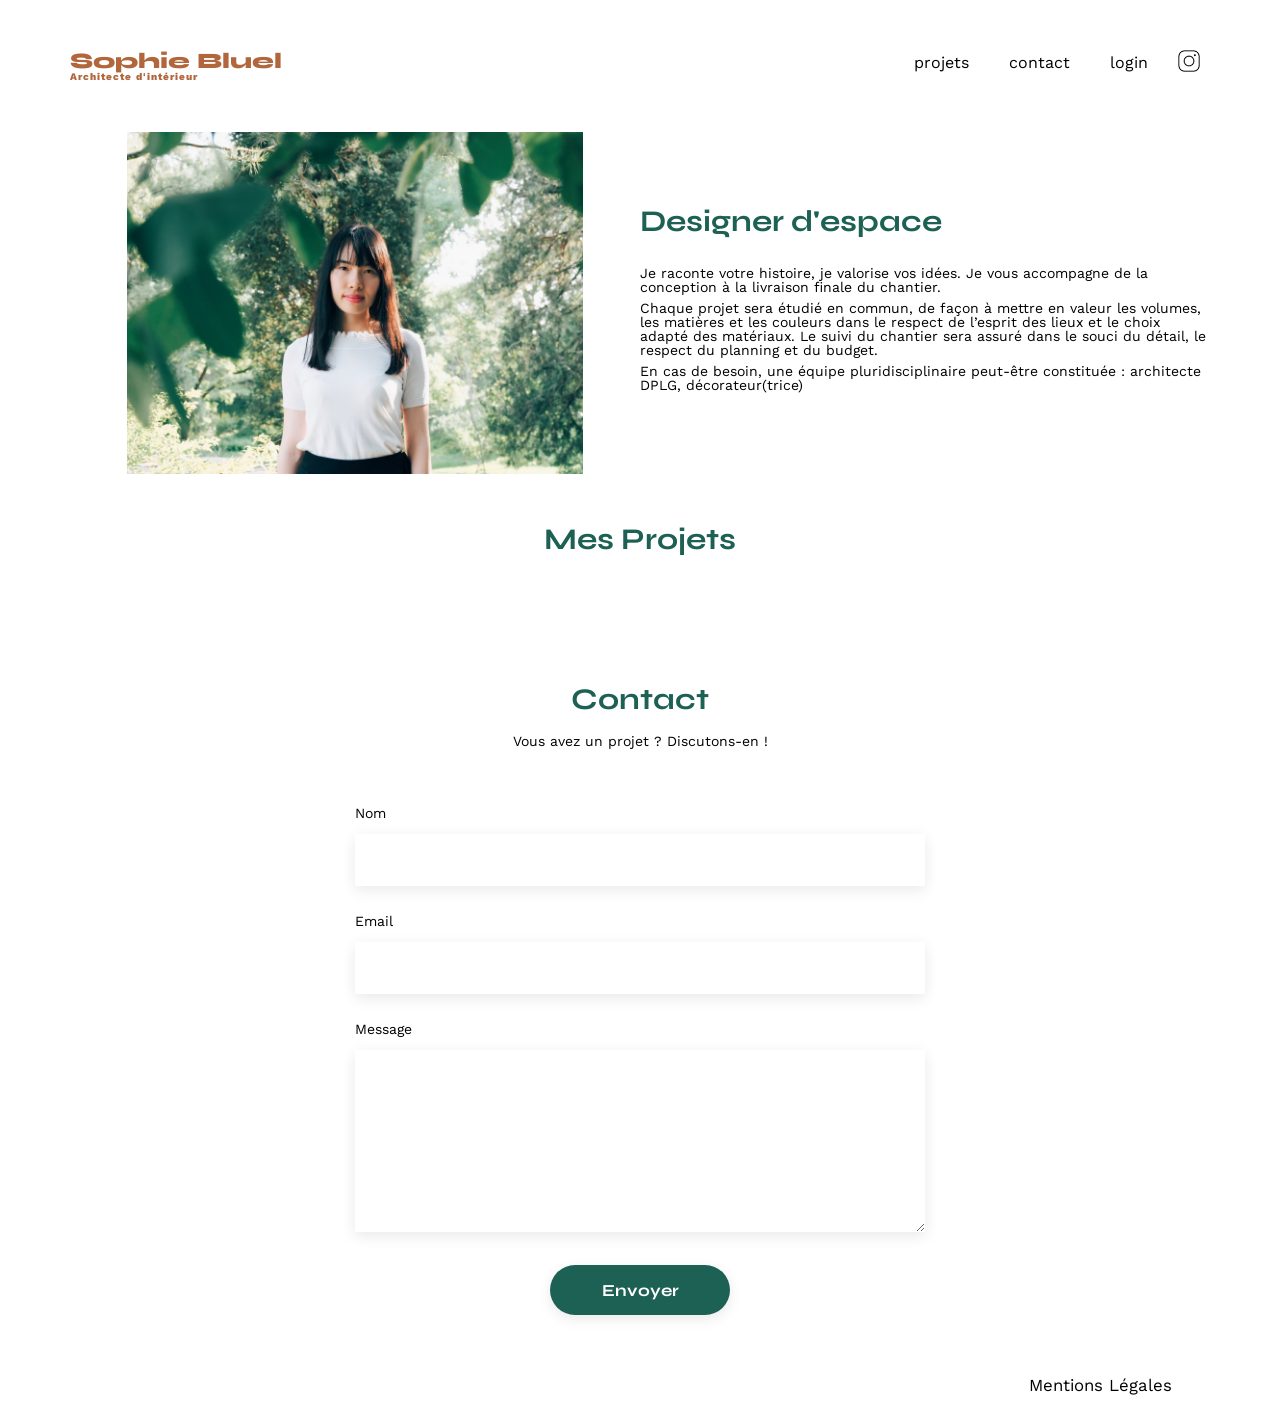
==== index.html @ 9c6d25d6 "Correction login page avec token dans localStorage + suppression backEnd" ====
<!DOCTYPE html>
<html lang="fr">

<head>
	<meta charset="UTF-8">
	<title>Sophie Bluel - Architecte d'intérieur</title>
	<meta name="viewport" content="width=device-width, initial-scale=1.0">
	<link rel="preconnect" href="https://fonts.googleapis.com">
	<link rel="preconnect" href="https://fonts.gstatic.com" crossorigin>
	<link href="https://fonts.googleapis.com/css2?family=Syne:wght@700;800&family=Work+Sans&display=swap"
		rel="stylesheet">
	<link rel="stylesheet" href="https://cdnjs.cloudflare.com/ajax/libs/font-awesome/6.2.1/css/all.min.css"
		integrity="sha512-MV7K8+y+gLIBoVD59lQIYicR65iaqukzvf/nwasF0nqhPay5w/9lJmVM2hMDcnK1OnMGCdVK+iQrJ7lzPJQd1w=="
		crossorigin="anonymous" referrerpolicy="no-referrer" />
	<meta name="description" content="Site internet des projets de Sophie Bluel">
	<link rel="stylesheet" href="./assets/style.css">
	<script src="./js/script.js" defer></script>

</head>

<body>
	<div class="main-container">
		<header>
			<h1>Sophie Bluel <span>Architecte d'intérieur</span></h1>
			<nav>
				<ul>
					<li><a href="#portfolio" aria-current="page">projets</a></li>
					<li><a href="#contact" aria-current="page">contact</a></li>
					<li><a id="logButton" href="./views/login.html" aria-current="page">login</a></li>
					<li><img src="./assets/icons/instagram.png" alt="Instagram"></li>
				</ul>
			</nav>
		</header>
		<main>

			<section id="introduction">
				<figure>
					<img src="./assets/images/sophie-bluel.png" alt="">
				</figure>
				<article>
					<h2>Designer d'espace</h2>
					<p>Je raconte votre histoire, je valorise vos idées. Je vous accompagne de la conception à la
						livraison
						finale du chantier.</p>
					<p>Chaque projet sera étudié en commun, de façon à mettre en valeur les volumes, les matières et les
						couleurs dans le respect de l’esprit des lieux et le choix adapté des matériaux. Le suivi du
						chantier sera assuré dans le souci du détail, le respect du planning et du budget.</p>
					<p>En cas de besoin, une équipe pluridisciplinaire peut-être constituée : architecte DPLG,
						décorateur(trice)</p>
				</article>
			</section>

			<section id="portfolio">
				<div style="display: flex; justify-content: center;">
					<div class="portFolioTitreContainer">
						<h2>Mes Projets</h2>

						<button command="show-modal" commandfor="edit-dialogue" id="showDialog" class="editButton">
							<i class="fa-regular fa-pen-to-square"></i>
							modifier
						</button>

						<dialog id="edit-dialogue">
							<div class="galleryProjetsContainer">
								<div id="edit-dialog_entete"
									style="display: flex; flex-direction: column; justify-content: center; width: 100%; box-sizing: border-box;">
									<div id="edit-dialog-entete-button"
										style="display: flex; justify-content: space-between; width: 100%;">
										<div
											style="width: 24px; height: 24px; display: flex; justify-content: center; align-items: center;">
											<i class="fa-solid fa-arrow-left fa-xl" style="visibility: hidden;"></i>
										</div>
										<div
											style="width: 24px; height: 24px; display: flex; justify-content: center; align-items: center;">
											<i class="fa-solid fa-xmark fa-xl"></i>
										</div>
									</div>
									<h3>Galerie photos</h3>
								</div>

								<div class="editPageContainer">
									<div class="gallery-edit"></div>
								</div>


								<!-- Container ajout projet -->
								<div id="projet-form" style="display: none;">

									<form id='valid_form' style="margin-top: 0; width: 420px; ">

										<div>
											<p id="error-message" style="color:red; margin-bottom: 10px;"></p>

										</div>
										<div
											style="height: 169px; width: 420px; background-color: #E8F1F6; border-radius: 3px; display: flex; flex-direction: column; align-items: center;">

											<div class="imageAddContainerDialog">
												<img src="./assets/icons/Image.png" alt="Import Image">
											</div>

											<div class="ajouterButtonContainerDialog">
												<button type="button" id="uploadBtn" class="uploadPhotoButton">+ Ajouter
													photo</button>
												<p style="font-size: 10px;">jpg, png: 4mo max</p>
											</div>
											<input type="file" id="imageInput" accept=".jpg,.jpeg,.png"
												style="display: none;" required>
										</div>

										<label for="titre" class="form-label">Titre</label>
										<input type="text" class="form-control" id="titre" required>
										<label for="categoriesSelect" class="form-label">Catégorie</label>
										<select id="categoriesSelect" required>
											<option value="" disabled selected hidden></option>
										</select>

									</form>
								</div>

								<!-- Bouton Ajout/Validation -->
								<div
									style="width: 100%; padding-left: 105px; padding-right: 105px; box-sizing: border-box; margin-bottom: 55px;">
									<hr />
									<div style="display: flex; justify-content: center; align-items: center;">
										<button id="dialogButton">Ajouter une photo</button>
									</div>
								</div>
							</div>

						</dialog>



					</div>
				</div>
				<div class="filterContainer">

				</div>
				<div class="gallery">
				</div>
			</section>
			<section id="contact">
				<h2>Contact</h2>
				<p>Vous avez un projet ? Discutons-en !</p>
				<form action="#" method="post">
					<label for="name">Nom</label>
					<input type="text" name="name" id="name">
					<label for="email">Email</label>
					<input type="email" name="email" id="email">
					<label for="message">Message</label>
					<textarea name="message" id="message" cols="30" rows="10"></textarea>
					<input type="submit" value="Envoyer">
				</form>
			</section>

		</main>

		<footer>
			<nav>
				<ul>
					<li>Mentions Légales</li>
				</ul>
			</nav>
		</footer>
	</div>


</body>

</html>
---- assets/style.css ----
/* http://meyerweb.com/eric/tools/css/reset/
   v2.0 | 20110126
   License: none (public domain)
*/

html, body, div, span, applet, object, iframe,
h1, h2, h3, h4, h5, h6, p, blockquote, pre,
a, abbr, acronym, address, big, cite, code,
del, dfn, em, img, ins, kbd, q, s, samp,
small, strike, strong, sub, sup, tt, var,
b, u, i, center,
dl, dt, dd, ol, ul, li,
fieldset, form, label, legend,
table, caption, tbody, tfoot, thead, tr, th, td,
article, aside, canvas, details, embed,
figure, figcaption, footer, header, hgroup,
menu, nav, output, ruby, section, summary,
time, mark, audio, video {
	margin: 0;
	padding: 0;
	border: 0;
	font-size: 100%;
	font: inherit;
	vertical-align: baseline;
}
/* HTML5 display-role reset for older browsers */
article, aside, details, figcaption, figure,
footer, header, hgroup, menu, nav, section {
	display: block;
}
body {
	line-height: 1;
}
ol, ul {
	list-style: none;
}
blockquote, q {
	quotes: none;
}
blockquote:before, blockquote:after,
q:before, q:after {
	content: '';
	content: none;
}
table {
	border-collapse: collapse;
	border-spacing: 0;	
}
/** end reset css**/
body {
	font-family: 'Work Sans' ;
	font-size: 14px;
}
.main-container {
	max-width: 1140px;
	margin: auto;
}
header {
	display: flex;
	justify-content: space-between;
	margin: 50px 0
}
section {
	margin: 50px 0
}

h1{
	display: flex;
	flex-direction: column;
	font-family: 'Syne';
	font-size: 22px;
	font-weight: 800;
	color: #B1663C
}

h1 > span {
	font-family: 'Work Sans';
	font-size:10px;
	letter-spacing: 0.1em;
;
}

h2{
	font-family: 'Syne';
	font-weight: 700;
	font-size: 30px;
	color: #1D6154
}
nav ul {
	display: flex;
	align-items: center;
	list-style-type: none;

}
nav li {
	padding: 0 10px;
	font-size: 1.2em;
	
}

nav li a {
	text-decoration: none;
	color: black;
	font-size: 16px;
	padding: 0 10px;
}

nav li img {
	height: 22px;
	width: 22px;
}

li:hover, li a:hover {
	color: #B1663C;
}

#introduction {
	display: flex;
	align-items: center;
}
#introduction figure {
	flex: 1
}
#introduction img {
	display: block;
	margin: auto;
	width: 80%;
}

#introduction article {
	flex: 1
}
#introduction h2 {
	margin-bottom: 1em;
}

#introduction p {
	margin-bottom: 0.5em;
}

.portFolioTitreContainer {
	position: relative;
	display: flex;
	justify-content: center;
}

#portfolio h2 {
	text-align: center;
	margin-bottom: 1em;
}

#portfolio button i {
	margin-right: 10px;
}

#portfolio dialog {
	font-family: "Work Sans";
	max-height: 688px;
	height: 688px;
	max-width: 630px;
	width: 100%;
	border: none;
	border-radius: 10px;
	padding: 0;
}

dialog::backdrop {
	background: rgba(0, 0, 0, 0.7);
}

#portfolio dialog h3 {
	font-size: 26px;
	margin-top: 6px;
	margin-bottom: 46px;
	display: flex;
	justify-content: center;
}

#portfolio .filterContainer {
	display: flex;
	justify-content: center;
	gap: 10px;
	margin-bottom: 50px;
}

.editButton {
	position: absolute;
	right: -120px;
	top: 10px;
	display: none;
	font-family: "Work Sans";
	font-size: 14px;
	border: none;
	background-color: transparent;
}

.editButton:hover {
	cursor: pointer;
}

.filterButton {
	border: 1px solid #1D6154;
	border-radius: 30px;
	height: 37px;
	font-family: 'Syne';
	font-size: 16px;
	font-weight: 700;
	min-width: 100px;
	color: #1D6154;
	box-sizing: border-box;
	display: flex;
	justify-content: center;
	align-items: center;
	padding-left: 15px;
	padding-right: 15px;
}

.filterButtonSelected {
	background-color: #1D6154;
	color: white;
}


.gallery {
	width: 100%;
	display: grid;
	grid-template-columns: 1fr 1fr 1fr;
	grid-column-gap: 20px;
	grid-row-gap: 20px;
}

dialog .galleryProjetsContainer {
	width: 100%;
	height: 100%;
	display: flex;
	flex-direction: column;
	align-items: center;
}

.editPageContainer {
	padding-left: 105px;
	padding-right: 105px;
	box-sizing: border-box;
	height: 560px;
	display: flex;
	flex-direction: column;
	justify-content: center;
}

#edit-dialogue i:hover {
	cursor: pointer;
}

#edit-dialog_entete {
	padding-left: 30px;
	padding-right: 30px;
	padding-top: 20px;
}


.gallery-edit {
	width: 100%;
	display: grid;
	grid-template-columns: repeat(5, 1fr);
	grid-column-gap: 9px;
	grid-row-gap: 29px;
	grid-auto-rows: max-content;
	flex: 4;
}

.gallery-edit figure img {
	width: 100%;
	height: 100%;
}

.gallery img {
	width: 100%;

}
#contact {
	width: 50%;
margin: auto;
}
#contact > * {
	text-align: center;

}
#contact h2{
	margin-bottom: 20px;
}
#contact form, #login form, #projet-form form {
	text-align: left;
	margin-top:30px;
	display: flex;
	flex-direction: column;
}

#contact input, #login input, #edit-dialogue button, 
#projet-form input,
#projet-form select {
	height: 50px;
	font-size: 1.2em;
	border: none;
	box-shadow: 0px 4px 14px rgba(0, 0, 0, 0.09);
	padding-left: 16px;
	padding-right: 16px;
}
#contact label, #login label, #projet-form label {
	margin: 2em 0 1em 0;
}
#contact textarea {
	border: none;
	box-shadow: 0px 4px 14px rgba(0, 0, 0, 0.09);
	padding: 16px;
}

input[type="submit"], #edit-dialogue button{
	font-family: 'Syne';
	font-weight: 700;
	color: white;
	background-color: #1D6154;
	margin : 2em auto ;
	width: 180px;
	text-align: center;
	border-radius: 60px ;
}

input[type="submit"]:hover, #edit-dialogue button:hover {
	cursor: pointer;
	background-color: #0E2F28;
}

#edit-dialogue button {
	height: 36px;
	font-size: 14px;
	font-weight: 500;
	padding-left: 50px;
	padding-right: 50px;
	padding-top: 10px;
	padding-bottom: 10px;
	width: 237px;
	margin-bottom: 0;
}

.imageAddContainerDialog {
	height: 76px;
	width: 76px;
	margin-top: 22.5px;
}

.ajouterButtonContainerDialog {
	display: flex;
	flex-direction: column;
	align-items: center;
}

.uploadPhotoButton {
	background-color: #CBD6DC !important;
	color: #306685 !important;
	margin-top: 0 !important;
	margin-bottom: 7px !important;
	padding-left: 33px !important;
	padding-right: 33px !important;
}

footer nav ul {
	display: flex;
	justify-content: flex-end;
	margin: 2em
}
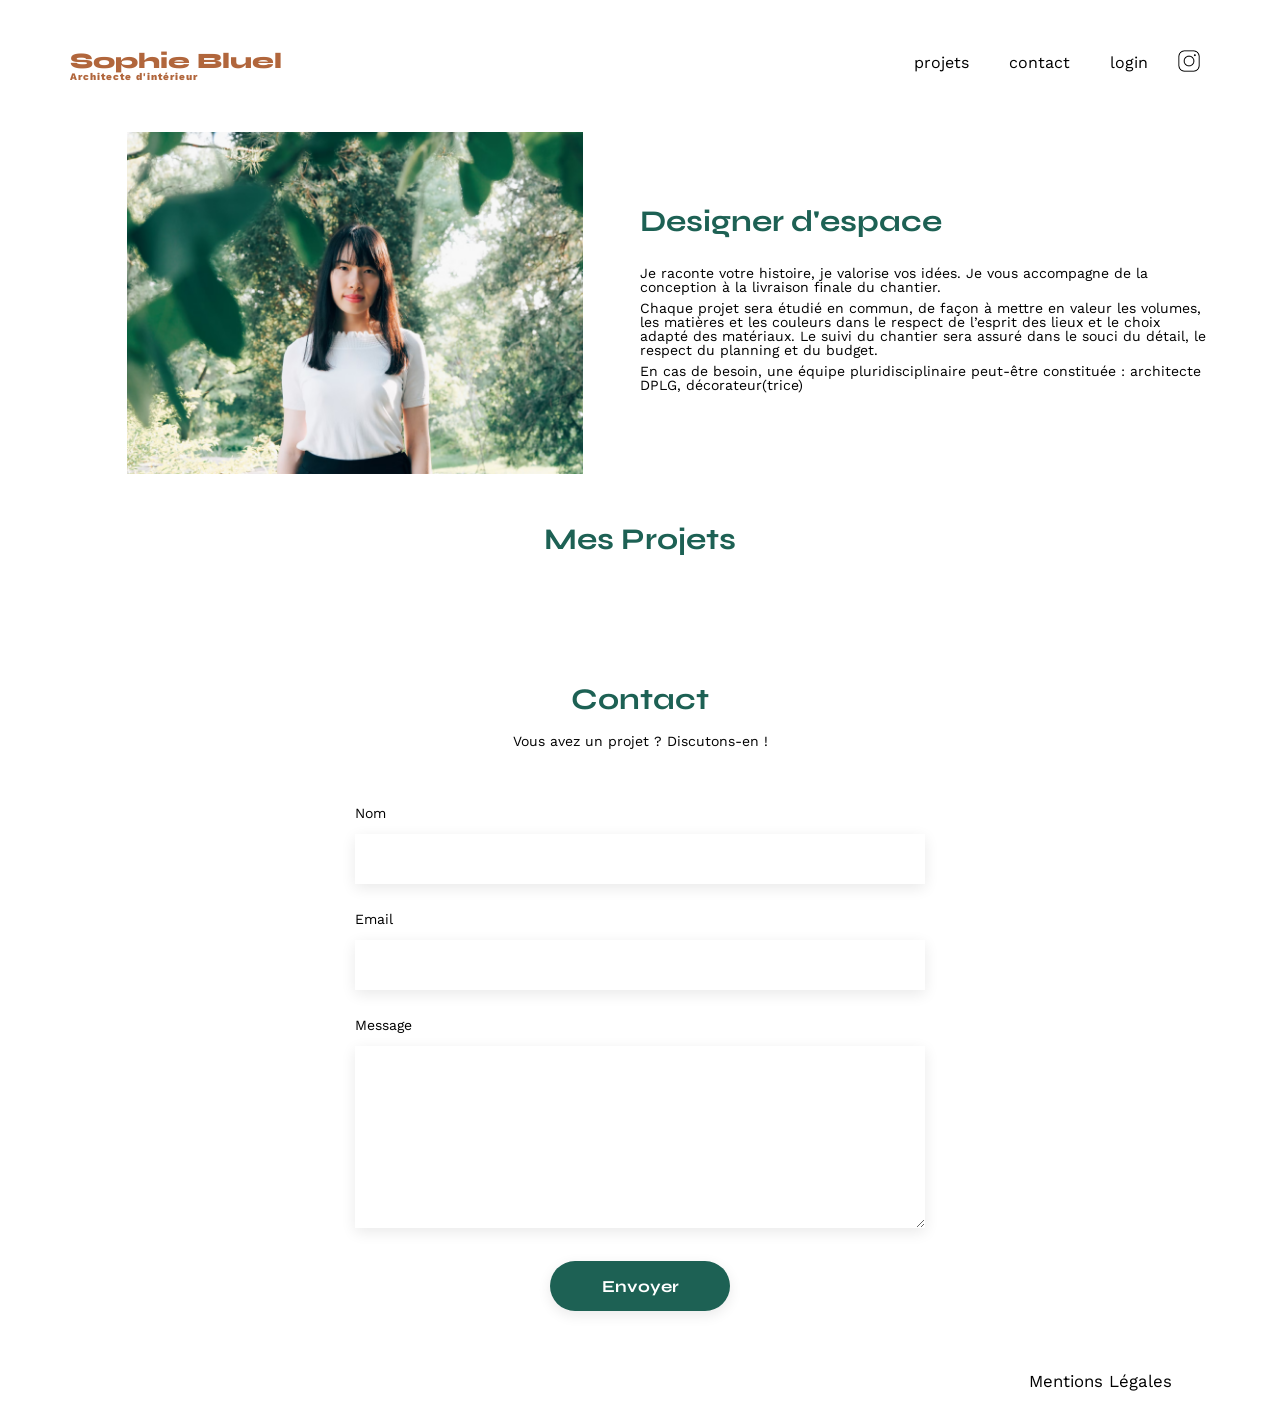
==== commit 0650ebda: "clean code" ====
--- a/index.html
+++ b/index.html
@@ -1,171 +1,148 @@
-<!DOCTYPE html>
-<html lang="fr">
+<DOCUMENT filename="index.html">
+    <!DOCTYPE html>
+    <html lang="fr">
 
-<head>
-	<meta charset="UTF-8">
-	<title>Sophie Bluel - Architecte d'intérieur</title>
-	<meta name="viewport" content="width=device-width, initial-scale=1.0">
-	<link rel="preconnect" href="https://fonts.googleapis.com">
-	<link rel="preconnect" href="https://fonts.gstatic.com" crossorigin>
-	<link href="https://fonts.googleapis.com/css2?family=Syne:wght@700;800&family=Work+Sans&display=swap"
-		rel="stylesheet">
-	<link rel="stylesheet" href="https://cdnjs.cloudflare.com/ajax/libs/font-awesome/6.2.1/css/all.min.css"
-		integrity="sha512-MV7K8+y+gLIBoVD59lQIYicR65iaqukzvf/nwasF0nqhPay5w/9lJmVM2hMDcnK1OnMGCdVK+iQrJ7lzPJQd1w=="
-		crossorigin="anonymous" referrerpolicy="no-referrer" />
-	<meta name="description" content="Site internet des projets de Sophie Bluel">
-	<link rel="stylesheet" href="./assets/style.css">
-	<script src="./js/script.js" defer></script>
+    <head>
+        <meta charset="UTF-8">
+        <title>Sophie Bluel - Architecte d'intérieur</title>
+        <meta name="viewport" content="width=device-width, initial-scale=1.0">
+        <link rel="preconnect" href="https://fonts.googleapis.com">
+        <link rel="preconnect" href="https://fonts.gstatic.com" crossorigin>
+        <link href="https://fonts.googleapis.com/css2?family=Syne:wght@700;800&family=Work+Sans&display=swap"
+            rel="stylesheet">
+        <link rel="stylesheet" href="https://cdnjs.cloudflare.com/ajax/libs/font-awesome/6.2.1/css/all.min.css"
+            crossorigin="anonymous" referrerpolicy="no-referrer" />
+        <meta name="description" content="Site internet des projets de Sophie Bluel">
+        <link rel="stylesheet" href="./assets/style.css">
+        <script src="./js/script.js" defer></script>
+    </head>
 
-</head>
+    <body>
+        <div class="main-container">
+            <header>
+                <h1>Sophie Bluel <span>Architecte d'intérieur</span></h1>
+                <nav>
+                    <ul>
+                        <li><a href="#portfolio" aria-current="page">projets</a></li>
+                        <li><a href="#contact" aria-current="page">contact</a></li>
+                        <li><a id="logButton" href="./views/login.html" aria-current="page">login</a></li>
+                        <li><img src="./assets/icons/instagram.png" alt="Instagram"></li>
+                    </ul>
+                </nav>
+            </header>
+            <main>
+                <section id="introduction">
+                    <figure>
+                        <img src="./assets/images/sophie-bluel.png" alt="">
+                    </figure>
+                    <article>
+                        <h2>Designer d'espace</h2>
+                        <p>Je raconte votre histoire, je valorise vos idées. Je vous accompagne de la conception à la
+                            livraison
+                            finale du chantier.</p>
+                        <p>Chaque projet sera étudié en commun, de façon à mettre en valeur les volumes, les matières et
+                            les
+                            couleurs dans le respect de l’esprit des lieux et le choix adapté des matériaux. Le suivi du
+                            chantier sera assuré dans le souci du détail, le respect du planning et du budget.</p>
+                        <p>En cas de besoin, une équipe pluridisciplinaire peut-être constituée : architecte DPLG,
+                            décorateur(trice)</p>
+                    </article>
+                </section>
 
-<body>
-	<div class="main-container">
-		<header>
-			<h1>Sophie Bluel <span>Architecte d'intérieur</span></h1>
-			<nav>
-				<ul>
-					<li><a href="#portfolio" aria-current="page">projets</a></li>
-					<li><a href="#contact" aria-current="page">contact</a></li>
-					<li><a id="logButton" href="./views/login.html" aria-current="page">login</a></li>
-					<li><img src="./assets/icons/instagram.png" alt="Instagram"></li>
-				</ul>
-			</nav>
-		</header>
-		<main>
+                <section id="portfolio">
+                    <div style="display: flex; justify-content: center;">
+                        <div class="portFolioTitreContainer">
+                            <h2>Mes Projets</h2>
 
-			<section id="introduction">
-				<figure>
-					<img src="./assets/images/sophie-bluel.png" alt="">
-				</figure>
-				<article>
-					<h2>Designer d'espace</h2>
-					<p>Je raconte votre histoire, je valorise vos idées. Je vous accompagne de la conception à la
-						livraison
-						finale du chantier.</p>
-					<p>Chaque projet sera étudié en commun, de façon à mettre en valeur les volumes, les matières et les
-						couleurs dans le respect de l’esprit des lieux et le choix adapté des matériaux. Le suivi du
-						chantier sera assuré dans le souci du détail, le respect du planning et du budget.</p>
-					<p>En cas de besoin, une équipe pluridisciplinaire peut-être constituée : architecte DPLG,
-						décorateur(trice)</p>
-				</article>
-			</section>
+                            <button command="show-modal" commandfor="edit-dialogue" id="showDialog" class="editButton">
+                                <i class="fa-regular fa-pen-to-square"></i>
+                                modifier
+                            </button>
 
-			<section id="portfolio">
-				<div style="display: flex; justify-content: center;">
-					<div class="portFolioTitreContainer">
-						<h2>Mes Projets</h2>
+                            <dialog id="edit-dialogue">
+                                <div class="galleryProjetsContainer">
+                                    <div id="edit-dialog_entete">
+                                        <div id="edit-dialog-entete-button">
+                                            <div class="buttonContainer">
+                                                <i class="fa-solid fa-arrow-left fa-xl"></i>
+                                            </div>
+                                            <div class="buttonContainer">
+                                                <i class="fa-solid fa-xmark fa-xl"></i>
+                                            </div>
+                                        </div>
+                                        <h3>Galerie photos</h3>
+                                    </div>
 
-						<button command="show-modal" commandfor="edit-dialogue" id="showDialog" class="editButton">
-							<i class="fa-regular fa-pen-to-square"></i>
-							modifier
-						</button>
+                                    <div class="editPageContainer">
+                                        <div class="gallery-edit"></div>
+                                    </div>
 
-						<dialog id="edit-dialogue">
-							<div class="galleryProjetsContainer">
-								<div id="edit-dialog_entete"
-									style="display: flex; flex-direction: column; justify-content: center; width: 100%; box-sizing: border-box;">
-									<div id="edit-dialog-entete-button"
-										style="display: flex; justify-content: space-between; width: 100%;">
-										<div
-											style="width: 24px; height: 24px; display: flex; justify-content: center; align-items: center;">
-											<i class="fa-solid fa-arrow-left fa-xl" style="visibility: hidden;"></i>
-										</div>
-										<div
-											style="width: 24px; height: 24px; display: flex; justify-content: center; align-items: center;">
-											<i class="fa-solid fa-xmark fa-xl"></i>
-										</div>
-									</div>
-									<h3>Galerie photos</h3>
-								</div>
+                                    <div id="projet-form">
+                                        <form id="valid-form">
+                                            <div>
+                                                <p id="error-message" style="color:red; margin-bottom: 10px;"></p>
+                                            </div>
+                                            <div class="imageFormDialog">
+                                                <div class="imageAddContainerDialog">
+                                                    <img src="./assets/icons/Image.png" alt="Import Image">
+                                                </div>
+                                                <div class="ajouterButtonContainerDialog">
+                                                    <button type="button" id="uploadBtn" class="uploadPhotoButton">+
+                                                        Ajouter photo</button>
+                                                    <p>jpg, png: 4mo max</p>
+                                                </div>
+                                                <input type="file" id="imageInput" accept=".jpg,.jpeg,.png"
+                                                    style="display: none;" required>
+                                            </div>
 
-								<div class="editPageContainer">
-									<div class="gallery-edit"></div>
-								</div>
+                                            <label for="titre" class="form-label">Titre</label>
+                                            <input type="text" class="form-control" id="titre" required>
+                                            <label for="categoriesSelect" class="form-label">Catégorie</label>
+                                            <select id="categoriesSelect" required>
+                                                <option value="" disabled selected hidden></option>
+                                            </select>
+                                        </form>
+                                    </div>
 
+                                    <div class="buttonActionDialogContainer">
+                                        <hr />
+                                        <div class="buttonContainer">
+                                            <button id="dialogButton">Ajouter une photo</button>
+                                        </div>
+                                    </div>
+                                </div>
+                            </dialog>
+                        </div>
+                    </div>
 
-								<!-- Container ajout projet -->
-								<div id="projet-form" style="display: none;">
+                    <div class="filterContainer"></div>
+                    <div class="gallery"></div>
+                </section>
 
-									<form id='valid_form' style="margin-top: 0; width: 420px; ">
+                <section id="contact">
+                    <h2>Contact</h2>
+                    <p>Vous avez un projet ? Discutons-en !</p>
+                    <form action="#" method="post">
+                        <label for="name">Nom</label>
+                        <input type="text" name="name" id="name">
+                        <label for="email">Email</label>
+                        <input type="email" name="email" id="email">
+                        <label for="message">Message</label>
+                        <textarea name="message" id="message" cols="30" rows="10"></textarea>
+                        <input type="submit" value="Envoyer">
+                    </form>
+                </section>
+            </main>
 
-										<div>
-											<p id="error-message" style="color:red; margin-bottom: 10px;"></p>
+            <footer>
+                <nav>
+                    <ul>
+                        <li>Mentions Légales</li>
+                    </ul>
+                </nav>
+            </footer>
+        </div>
+    </body>
 
-										</div>
-										<div
-											style="height: 169px; width: 420px; background-color: #E8F1F6; border-radius: 3px; display: flex; flex-direction: column; align-items: center;">
-
-											<div class="imageAddContainerDialog">
-												<img src="./assets/icons/Image.png" alt="Import Image">
-											</div>
-
-											<div class="ajouterButtonContainerDialog">
-												<button type="button" id="uploadBtn" class="uploadPhotoButton">+ Ajouter
-													photo</button>
-												<p style="font-size: 10px;">jpg, png: 4mo max</p>
-											</div>
-											<input type="file" id="imageInput" accept=".jpg,.jpeg,.png"
-												style="display: none;" required>
-										</div>
-
-										<label for="titre" class="form-label">Titre</label>
-										<input type="text" class="form-control" id="titre" required>
-										<label for="categoriesSelect" class="form-label">Catégorie</label>
-										<select id="categoriesSelect" required>
-											<option value="" disabled selected hidden></option>
-										</select>
-
-									</form>
-								</div>
-
-								<!-- Bouton Ajout/Validation -->
-								<div
-									style="width: 100%; padding-left: 105px; padding-right: 105px; box-sizing: border-box; margin-bottom: 55px;">
-									<hr />
-									<div style="display: flex; justify-content: center; align-items: center;">
-										<button id="dialogButton">Ajouter une photo</button>
-									</div>
-								</div>
-							</div>
-
-						</dialog>
-
-
-
-					</div>
-				</div>
-				<div class="filterContainer">
-
-				</div>
-				<div class="gallery">
-				</div>
-			</section>
-			<section id="contact">
-				<h2>Contact</h2>
-				<p>Vous avez un projet ? Discutons-en !</p>
-				<form action="#" method="post">
-					<label for="name">Nom</label>
-					<input type="text" name="name" id="name">
-					<label for="email">Email</label>
-					<input type="email" name="email" id="email">
-					<label for="message">Message</label>
-					<textarea name="message" id="message" cols="30" rows="10"></textarea>
-					<input type="submit" value="Envoyer">
-				</form>
-			</section>
-
-		</main>
-
-		<footer>
-			<nav>
-				<ul>
-					<li>Mentions Légales</li>
-				</ul>
-			</nav>
-		</footer>
-	</div>
-
-
-</body>
-
-</html>+    </html>
+</DOCUMENT>
--- a/assets/style.css
+++ b/assets/style.css
@@ -255,8 +255,49 @@
 	padding-left: 30px;
 	padding-right: 30px;
 	padding-top: 20px;
-}
-
+	display: flex;
+	flex-direction: column;
+	justify-content: center;
+	width: 100%;
+	box-sizing: border-box;
+}
+
+#edit-dialog-entete-button {
+	display: flex;
+	justify-content: space-between;
+	width: 100%;
+}
+
+.buttonContainer {
+	width: 24px;
+	height: 24px;
+	display: flex;
+	justify-content: center;
+	align-items: center;
+}
+
+#edit-dialog-entete-button .buttonContainer .fa-arrow-left {
+	visibility: hidden;
+}
+
+#projet-form {
+	display: none;
+}
+
+#valid-form {
+	margin-top: 0;
+	width: 420px;
+}
+
+.imageFormDialog {
+	height: 169px;
+	width: 420px;
+	background-color: #E8F1F6;
+	border-radius: 3px;
+	display: flex;
+	flex-direction: column;
+	align-items: center;
+}
 
 .gallery-edit {
 	width: 100%;
@@ -354,6 +395,10 @@
 	align-items: center;
 }
 
+.ajouterButtonContainerDialog p {
+	font-size: 10px;
+}
+
 .uploadPhotoButton {
 	background-color: #CBD6DC !important;
 	color: #306685 !important;
@@ -363,6 +408,19 @@
 	padding-right: 33px !important;
 }
 
+.buttonActionDialogContainer {
+	width: 100%;
+	padding-left: 105px;
+	padding-right: 105px;
+	box-sizing: border-box;
+	margin-bottom: 55px;
+}
+
+.buttonActionDialogContainer .buttonContainer {
+	width: auto;
+	height: auto;
+}
+
 footer nav ul {
 	display: flex;
 	justify-content: flex-end;
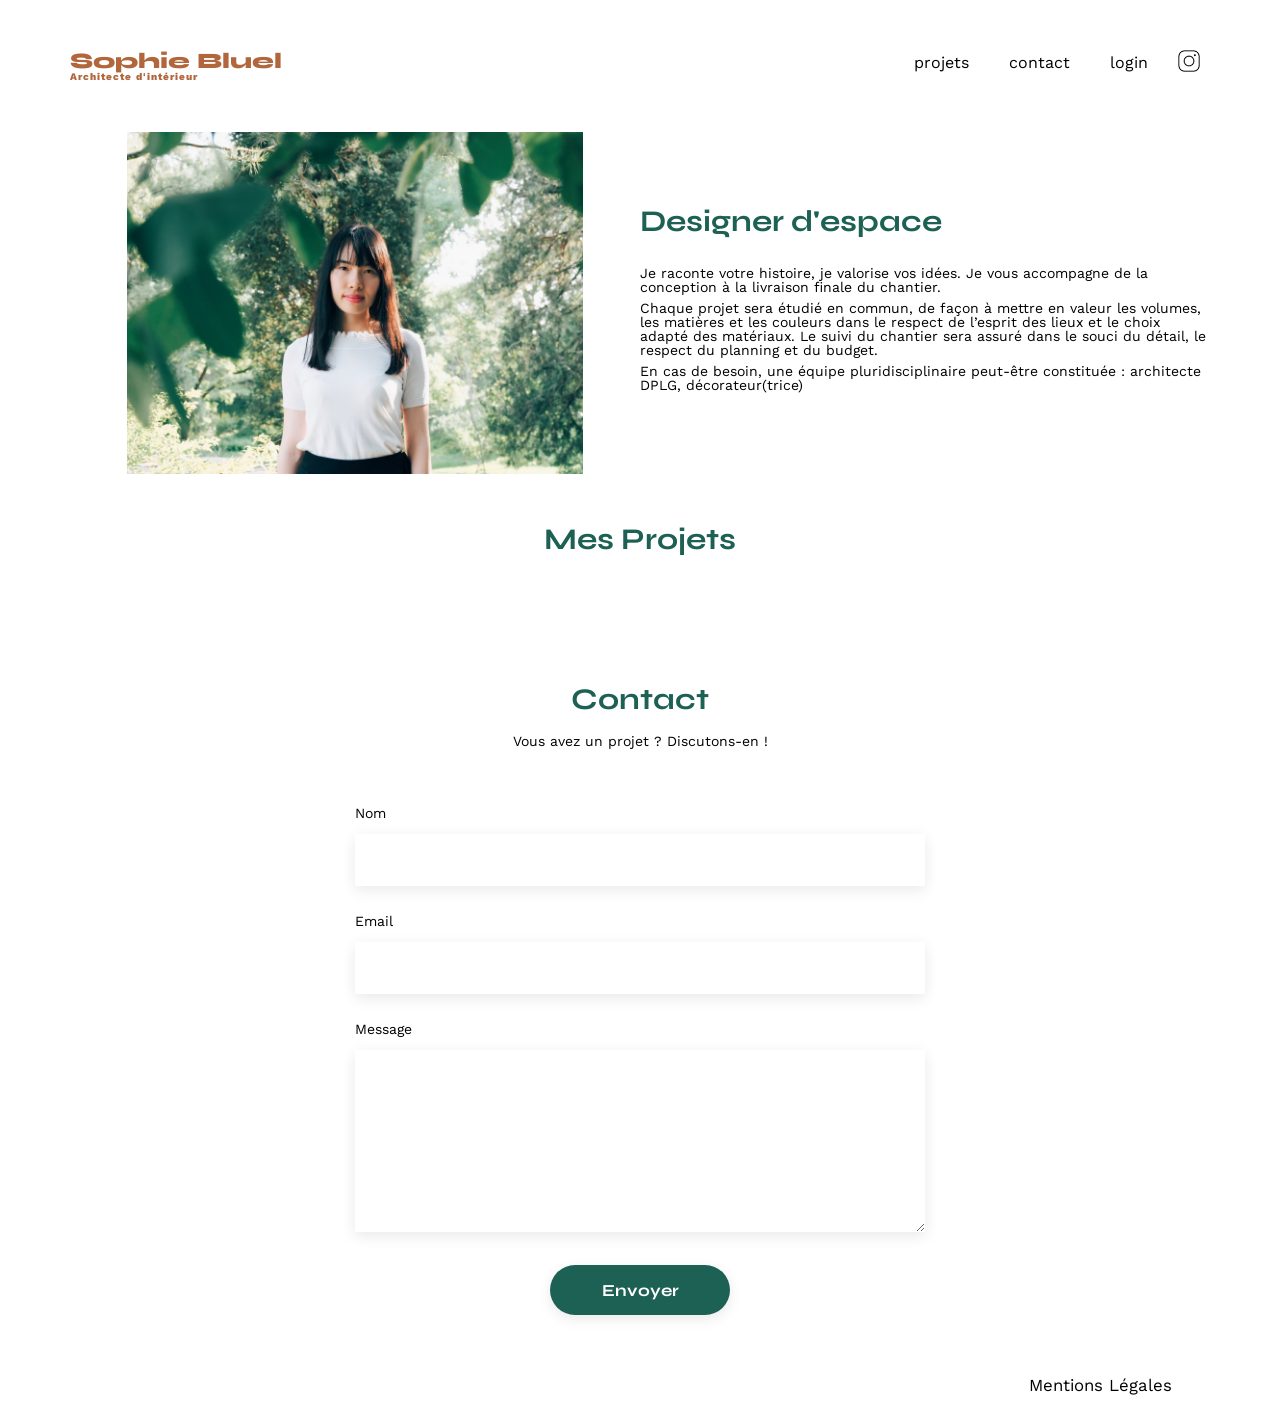
==== commit b3978ec3: "fix" ====
--- a/index.html
+++ b/index.html
@@ -1,148 +1,146 @@
-<DOCUMENT filename="index.html">
-    <!DOCTYPE html>
-    <html lang="fr">
+<!DOCTYPE html>
+<html lang="fr">
 
-    <head>
-        <meta charset="UTF-8">
-        <title>Sophie Bluel - Architecte d'intérieur</title>
-        <meta name="viewport" content="width=device-width, initial-scale=1.0">
-        <link rel="preconnect" href="https://fonts.googleapis.com">
-        <link rel="preconnect" href="https://fonts.gstatic.com" crossorigin>
-        <link href="https://fonts.googleapis.com/css2?family=Syne:wght@700;800&family=Work+Sans&display=swap"
-            rel="stylesheet">
-        <link rel="stylesheet" href="https://cdnjs.cloudflare.com/ajax/libs/font-awesome/6.2.1/css/all.min.css"
-            crossorigin="anonymous" referrerpolicy="no-referrer" />
-        <meta name="description" content="Site internet des projets de Sophie Bluel">
-        <link rel="stylesheet" href="./assets/style.css">
-        <script src="./js/script.js" defer></script>
-    </head>
+<head>
+    <meta charset="UTF-8">
+    <title>Sophie Bluel - Architecte d'intérieur</title>
+    <meta name="viewport" content="width=device-width, initial-scale=1.0">
+    <link rel="preconnect" href="https://fonts.googleapis.com">
+    <link rel="preconnect" href="https://fonts.gstatic.com" crossorigin>
+    <link href="https://fonts.googleapis.com/css2?family=Syne:wght@700;800&family=Work+Sans&display=swap"
+        rel="stylesheet">
+    <link rel="stylesheet" href="https://cdnjs.cloudflare.com/ajax/libs/font-awesome/6.2.1/css/all.min.css"
+        crossorigin="anonymous" referrerpolicy="no-referrer" />
+    <meta name="description" content="Site internet des projets de Sophie Bluel">
+    <link rel="stylesheet" href="./assets/style.css">
+    <script src="./js/script.js" defer></script>
+</head>
 
-    <body>
-        <div class="main-container">
-            <header>
-                <h1>Sophie Bluel <span>Architecte d'intérieur</span></h1>
-                <nav>
-                    <ul>
-                        <li><a href="#portfolio" aria-current="page">projets</a></li>
-                        <li><a href="#contact" aria-current="page">contact</a></li>
-                        <li><a id="logButton" href="./views/login.html" aria-current="page">login</a></li>
-                        <li><img src="./assets/icons/instagram.png" alt="Instagram"></li>
-                    </ul>
-                </nav>
-            </header>
-            <main>
-                <section id="introduction">
-                    <figure>
-                        <img src="./assets/images/sophie-bluel.png" alt="">
-                    </figure>
-                    <article>
-                        <h2>Designer d'espace</h2>
-                        <p>Je raconte votre histoire, je valorise vos idées. Je vous accompagne de la conception à la
-                            livraison
-                            finale du chantier.</p>
-                        <p>Chaque projet sera étudié en commun, de façon à mettre en valeur les volumes, les matières et
-                            les
-                            couleurs dans le respect de l’esprit des lieux et le choix adapté des matériaux. Le suivi du
-                            chantier sera assuré dans le souci du détail, le respect du planning et du budget.</p>
-                        <p>En cas de besoin, une équipe pluridisciplinaire peut-être constituée : architecte DPLG,
-                            décorateur(trice)</p>
-                    </article>
-                </section>
+<body>
+    <div class="main-container">
+        <header>
+            <h1>Sophie Bluel <span>Architecte d'intérieur</span></h1>
+            <nav>
+                <ul>
+                    <li><a href="#portfolio" aria-current="page">projets</a></li>
+                    <li><a href="#contact" aria-current="page">contact</a></li>
+                    <li><a id="logButton" href="./views/login.html" aria-current="page">login</a></li>
+                    <li><img src="./assets/icons/instagram.png" alt="Instagram"></li>
+                </ul>
+            </nav>
+        </header>
+        <main>
+            <section id="introduction">
+                <figure>
+                    <img src="./assets/images/sophie-bluel.png" alt="">
+                </figure>
+                <article>
+                    <h2>Designer d'espace</h2>
+                    <p>Je raconte votre histoire, je valorise vos idées. Je vous accompagne de la conception à la
+                        livraison
+                        finale du chantier.</p>
+                    <p>Chaque projet sera étudié en commun, de façon à mettre en valeur les volumes, les matières et
+                        les
+                        couleurs dans le respect de l’esprit des lieux et le choix adapté des matériaux. Le suivi du
+                        chantier sera assuré dans le souci du détail, le respect du planning et du budget.</p>
+                    <p>En cas de besoin, une équipe pluridisciplinaire peut-être constituée : architecte DPLG,
+                        décorateur(trice)</p>
+                </article>
+            </section>
 
-                <section id="portfolio">
-                    <div style="display: flex; justify-content: center;">
-                        <div class="portFolioTitreContainer">
-                            <h2>Mes Projets</h2>
+            <section id="portfolio">
+                <div style="display: flex; justify-content: center;">
+                    <div class="portFolioTitreContainer">
+                        <h2>Mes Projets</h2>
 
-                            <button command="show-modal" commandfor="edit-dialogue" id="showDialog" class="editButton">
-                                <i class="fa-regular fa-pen-to-square"></i>
-                                modifier
-                            </button>
+                        <button command="show-modal" commandfor="edit-dialogue" id="showDialog" class="editButton">
+                            <i class="fa-regular fa-pen-to-square"></i>
+                            modifier
+                        </button>
 
-                            <dialog id="edit-dialogue">
-                                <div class="galleryProjetsContainer">
-                                    <div id="edit-dialog_entete">
-                                        <div id="edit-dialog-entete-button">
-                                            <div class="buttonContainer">
-                                                <i class="fa-solid fa-arrow-left fa-xl"></i>
-                                            </div>
-                                            <div class="buttonContainer">
-                                                <i class="fa-solid fa-xmark fa-xl"></i>
-                                            </div>
+                        <dialog id="edit-dialogue">
+                            <div class="galleryProjetsContainer">
+                                <div id="edit-dialog_entete">
+                                    <div id="edit-dialog-entete-button">
+                                        <div class="buttonContainer">
+                                            <i class="fa-solid fa-arrow-left fa-xl"></i>
                                         </div>
-                                        <h3>Galerie photos</h3>
-                                    </div>
-
-                                    <div class="editPageContainer">
-                                        <div class="gallery-edit"></div>
-                                    </div>
-
-                                    <div id="projet-form">
-                                        <form id="valid-form">
-                                            <div>
-                                                <p id="error-message" style="color:red; margin-bottom: 10px;"></p>
-                                            </div>
-                                            <div class="imageFormDialog">
-                                                <div class="imageAddContainerDialog">
-                                                    <img src="./assets/icons/Image.png" alt="Import Image">
-                                                </div>
-                                                <div class="ajouterButtonContainerDialog">
-                                                    <button type="button" id="uploadBtn" class="uploadPhotoButton">+
-                                                        Ajouter photo</button>
-                                                    <p>jpg, png: 4mo max</p>
-                                                </div>
-                                                <input type="file" id="imageInput" accept=".jpg,.jpeg,.png"
-                                                    style="display: none;" required>
-                                            </div>
-
-                                            <label for="titre" class="form-label">Titre</label>
-                                            <input type="text" class="form-control" id="titre" required>
-                                            <label for="categoriesSelect" class="form-label">Catégorie</label>
-                                            <select id="categoriesSelect" required>
-                                                <option value="" disabled selected hidden></option>
-                                            </select>
-                                        </form>
-                                    </div>
-
-                                    <div class="buttonActionDialogContainer">
-                                        <hr />
                                         <div class="buttonContainer">
-                                            <button id="dialogButton">Ajouter une photo</button>
+                                            <i class="fa-solid fa-xmark fa-xl"></i>
                                         </div>
                                     </div>
+                                    <h3>Galerie photos</h3>
                                 </div>
-                            </dialog>
-                        </div>
+
+                                <div class="editPageContainer">
+                                    <div class="gallery-edit"></div>
+                                </div>
+
+                                <div id="projet-form">
+                                    <form id="valid-form">
+                                        <div>
+                                            <p id="error-message" style="color:red; margin-bottom: 10px;"></p>
+                                        </div>
+                                        <div class="imageFormDialog">
+                                            <div class="imageAddContainerDialog">
+                                                <img src="./assets/icons/Image.png" alt="Import Image">
+                                            </div>
+                                            <div class="ajouterButtonContainerDialog">
+                                                <button type="button" id="uploadBtn" class="uploadPhotoButton">+
+                                                    Ajouter photo</button>
+                                                <p>jpg, png: 4mo max</p>
+                                            </div>
+                                            <input type="file" id="imageInput" accept=".jpg,.jpeg,.png"
+                                                style="display: none;" required>
+                                        </div>
+
+                                        <label for="titre" class="form-label">Titre</label>
+                                        <input type="text" class="form-control" id="titre" required>
+                                        <label for="categoriesSelect" class="form-label">Catégorie</label>
+                                        <select id="categoriesSelect" required>
+                                            <option value="" label="" disabled selected hidden></option>
+                                        </select>
+                                    </form>
+                                </div>
+
+                                <div class="buttonActionDialogContainer">
+                                    <hr />
+                                    <div class="buttonContainer">
+                                        <button id="dialogButton">Ajouter une photo</button>
+                                    </div>
+                                </div>
+                            </div>
+                        </dialog>
                     </div>
+                </div>
 
-                    <div class="filterContainer"></div>
-                    <div class="gallery"></div>
-                </section>
+                <div class="filterContainer"></div>
+                <div class="gallery"></div>
+            </section>
 
-                <section id="contact">
-                    <h2>Contact</h2>
-                    <p>Vous avez un projet ? Discutons-en !</p>
-                    <form action="#" method="post">
-                        <label for="name">Nom</label>
-                        <input type="text" name="name" id="name">
-                        <label for="email">Email</label>
-                        <input type="email" name="email" id="email">
-                        <label for="message">Message</label>
-                        <textarea name="message" id="message" cols="30" rows="10"></textarea>
-                        <input type="submit" value="Envoyer">
-                    </form>
-                </section>
-            </main>
+            <section id="contact">
+                <h2>Contact</h2>
+                <p>Vous avez un projet ? Discutons-en !</p>
+                <form action="#" method="post">
+                    <label for="name">Nom</label>
+                    <input type="text" name="name" id="name">
+                    <label for="email">Email</label>
+                    <input type="email" name="email" id="email">
+                    <label for="message">Message</label>
+                    <textarea name="message" id="message" cols="30" rows="10"></textarea>
+                    <input type="submit" value="Envoyer">
+                </form>
+            </section>
+        </main>
 
-            <footer>
-                <nav>
-                    <ul>
-                        <li>Mentions Légales</li>
-                    </ul>
-                </nav>
-            </footer>
-        </div>
-    </body>
+        <footer>
+            <nav>
+                <ul>
+                    <li>Mentions Légales</li>
+                </ul>
+            </nav>
+        </footer>
+    </div>
+</body>
 
-    </html>
-</DOCUMENT>+</html>
--- a/assets/style.css
+++ b/assets/style.css
@@ -55,6 +55,16 @@
 	max-width: 1140px;
 	margin: auto;
 }
+
+.editBanner {
+	background-color: black;
+	width: 100%;
+	height: 59px;
+	display: flex;
+	justify-content: center;
+	align-items: center;
+}
+
 header {
 	display: flex;
 	justify-content: space-between;
@@ -241,10 +251,11 @@
 	padding-left: 105px;
 	padding-right: 105px;
 	box-sizing: border-box;
-	height: 560px;
-	display: flex;
-	flex-direction: column;
-	justify-content: center;
+	height: 100%;
+	display: flex;
+	flex-direction: column;
+	justify-content: center;
+	overflow: overlay;
 }
 
 #edit-dialogue i:hover {
@@ -266,6 +277,20 @@
 	display: flex;
 	justify-content: space-between;
 	width: 100%;
+}
+
+.deleteContainer {
+	width: 17px;
+	height: 17px;
+	padding: 3px;
+	position: absolute;
+	right: 5px;
+	top: 6px;
+	background-color: black;
+	color: white;
+	display: flex;
+	justify-content: center;
+	align-items: center;
 }
 
 .buttonContainer {
@@ -307,6 +332,7 @@
 	grid-row-gap: 29px;
 	grid-auto-rows: max-content;
 	flex: 4;
+	overflow: overlay;
 }
 
 .gallery-edit figure img {
@@ -334,6 +360,10 @@
 	margin-top:30px;
 	display: flex;
 	flex-direction: column;
+}
+
+#projet-form form {
+	margin-top: 0;
 }
 
 #contact input, #login input, #edit-dialogue button, 
